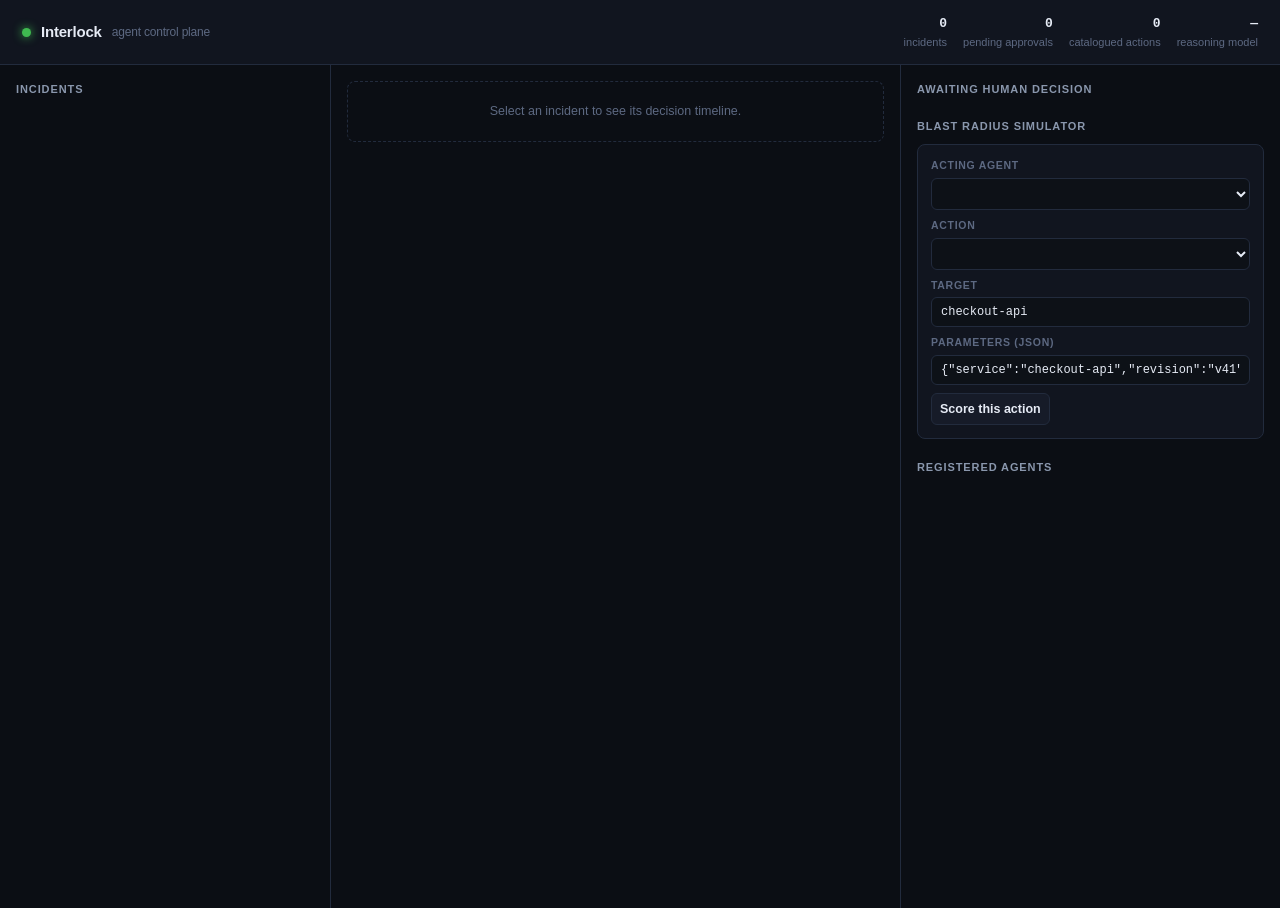
==== interlock/console/static/index.html @ 52ba1304 "Interlock: agent oversight and containment control plane Governance plane enforcing identity, blast " ====
<!doctype html>
<html lang="en">
<head>
<meta charset="utf-8">
<meta name="viewport" content="width=device-width, initial-scale=1">
<title>Interlock — Agent Control Plane</title>
<style>
:root{
  --bg:#0b0e14; --panel:#11151f; --panel-2:#161b28; --line:#222b3d;
  --ink:#e6ebf5; --muted:#8a97ad; --dim:#5d6982;
  --accent:#5b9cff; --ok:#3fb950; --warn:#d29922; --high:#f0883e; --crit:#f85149;
  --mono:ui-monospace,"SF Mono",SFMono-Regular,Menlo,Consolas,monospace;
  --sans:Inter,-apple-system,BlinkMacSystemFont,"Segoe UI",Roboto,sans-serif;
}
*{box-sizing:border-box}
body{margin:0;background:var(--bg);color:var(--ink);font-family:var(--sans);font-size:14px;line-height:1.5}
header{display:flex;align-items:center;gap:16px;padding:14px 22px;border-bottom:1px solid var(--line);background:var(--panel);position:sticky;top:0;z-index:10}
.brand{display:flex;align-items:center;gap:10px;font-weight:650;letter-spacing:-.2px;font-size:15px}
.dot{width:9px;height:9px;border-radius:50%;background:var(--ok);box-shadow:0 0 10px var(--ok)}
.sub{color:var(--dim);font-size:12px;font-weight:400}
header .spacer{flex:1}
.stat{display:flex;flex-direction:column;align-items:flex-end;font-size:11px;color:var(--dim)}
.stat b{color:var(--ink);font-size:13px;font-weight:600;font-family:var(--mono)}
main{display:grid;grid-template-columns:330px 1fr 380px;gap:0;height:calc(100vh - 57px)}
.col{overflow-y:auto;padding:16px}
.col+.col{border-left:1px solid var(--line)}
h2{font-size:11px;text-transform:uppercase;letter-spacing:.9px;color:var(--muted);margin:0 0 10px;font-weight:600}
h2 .count{color:var(--dim);font-weight:400}
.card{background:var(--panel);border:1px solid var(--line);border-radius:8px;padding:12px;margin-bottom:9px;cursor:pointer;transition:border-color .15s,background .15s}
.card:hover{border-color:#33405c;background:var(--panel-2)}
.card.sel{border-color:var(--accent);background:var(--panel-2)}
.card .t{font-weight:600;margin-bottom:5px;font-size:13.5px}
.card .m{color:var(--muted);font-size:12px;display:flex;gap:8px;flex-wrap:wrap;align-items:center}
.pill{display:inline-block;padding:2px 8px;border-radius:20px;font-size:10.5px;font-weight:650;letter-spacing:.4px;text-transform:uppercase;font-family:var(--mono)}
.s-RECEIVED,.s-TRIAGING{background:#1f2a3d;color:#7aa2d6}
.s-INVESTIGATING,.s-PLANNING{background:#1e2f45;color:#5b9cff}
.s-AWAITING_APPROVAL{background:#3a2f10;color:#e3b341}
.s-VERIFYING{background:#2b2440;color:#a371f7}
.s-REMEDIATING{background:#12301f;color:#3fb950}
.s-RESOLVED{background:#122b1b;color:#3fb950}
.s-ESCALATED{background:#3d2416;color:#f0883e}
.s-FAILED{background:#3d1a1a;color:#f85149}
.sev-NEGLIGIBLE{background:#16301f;color:#3fb950}
.sev-LOW{background:#16301f;color:#56c463}
.sev-MODERATE{background:#3a2f10;color:#e3b341}
.sev-HIGH{background:#3d2a16;color:#f0883e}
.sev-CATASTROPHIC{background:#3d1a1a;color:#f85149}
.d-ALLOW{background:#122b1b;color:#3fb950}
.d-REQUIRE_APPROVAL{background:#3a2f10;color:#e3b341}
.d-DENY{background:#3d1a1a;color:#f85149}
.empty{color:var(--dim);font-size:12.5px;padding:20px;text-align:center;border:1px dashed var(--line);border-radius:8px}
/* timeline */
.tl{position:relative;padding-left:20px}
.tl:before{content:"";position:absolute;left:5px;top:6px;bottom:6px;width:1px;background:var(--line)}
.ev{position:relative;padding:9px 0 9px 4px;border-bottom:1px solid #1a2130}
.ev:last-child{border-bottom:none}
.ev:before{content:"";position:absolute;left:-19px;top:15px;width:9px;height:9px;border-radius:50%;background:var(--dim);border:2px solid var(--bg)}
.ev.k-ACTION_EXECUTED:before{background:var(--ok)}
.ev.k-ACTION_BLOCKED:before,.ev.k-GUARD_VERDICT:before{background:var(--crit)}
.ev.k-APPROVAL_REQUESTED:before{background:var(--warn)}
.ev.k-POLICY_DECISION:before{background:var(--accent)}
.ev.k-RUN_RESUMED:before,.ev.k-CHECKPOINT_WRITTEN:before{background:#a371f7}
.ev .h{display:flex;align-items:center;gap:8px;flex-wrap:wrap}
.ev .k{font-family:var(--mono);font-size:11px;font-weight:650;letter-spacing:.3px}
.ev .ts{color:var(--dim);font-size:11px;font-family:var(--mono);margin-left:auto}
.ev .who{color:var(--muted);font-size:11px;font-family:var(--mono)}
.ev .body{margin-top:5px;font-size:12.5px;color:var(--muted)}
.ev .body code{background:#0d1117;padding:1px 5px;border-radius:4px;font-size:11.5px;color:#a5d6ff}
.reasons{margin:5px 0 0;padding-left:15px}
.reasons li{margin:3px 0;font-size:12px;color:var(--muted)}
.hash{font-family:var(--mono);font-size:10px;color:#3d4759;margin-top:4px}
/* approvals */
.appr{background:linear-gradient(180deg,#1d1809,#171208);border:1px solid #4a3a12;border-radius:8px;padding:13px;margin-bottom:10px}
.appr .t{font-weight:650;color:#e3b341;margin-bottom:7px;font-size:13px}
.appr .kv{font-size:12px;color:var(--muted);margin:3px 0;font-family:var(--mono)}
.btns{display:flex;gap:8px;margin-top:11px}
button{flex:1;padding:8px;border-radius:6px;border:1px solid var(--line);background:var(--panel-2);color:var(--ink);font-weight:600;cursor:pointer;font-size:12.5px;font-family:inherit;transition:.15s}
button:hover{border-color:#3d4a68}
button.ok{background:#12301f;border-color:#1f5c33;color:#56c463}
button.ok:hover{background:#173d24}
button.no{background:#301616;border-color:#5c1f1f;color:#f85149}
/* simulator */
.sim{background:var(--panel);border:1px solid var(--line);border-radius:8px;padding:13px;margin-bottom:12px}
select,input{width:100%;padding:7px 9px;border-radius:6px;border:1px solid var(--line);background:#0d1117;color:var(--ink);font-family:var(--mono);font-size:12px;margin-bottom:8px}
label{display:block;font-size:10.5px;text-transform:uppercase;letter-spacing:.7px;color:var(--dim);margin-bottom:4px;font-weight:600}
.simout{margin-top:11px;padding-top:11px;border-top:1px solid var(--line);display:none}
.simout.on{display:block}
.factors{margin:7px 0 0;padding-left:15px}
.factors li{font-size:11.5px;color:var(--muted);margin:3px 0;font-family:var(--mono)}
.bar{height:5px;border-radius:3px;background:#1a2130;overflow:hidden;margin:8px 0}
.bar i{display:block;height:100%;border-radius:3px;transition:width .35s}
.agent{display:flex;justify-content:space-between;align-items:center;padding:8px 10px;border:1px solid var(--line);border-radius:7px;margin-bottom:7px;background:var(--panel);font-size:12.5px}
.agent .n{font-weight:600}
.agent .sp{font-family:var(--mono);font-size:10px;color:var(--dim);margin-top:2px}
.chain{display:flex;align-items:center;gap:8px;padding:9px 11px;border-radius:7px;font-size:12px;margin-bottom:12px;font-family:var(--mono)}
.chain.ok{background:#0f2417;border:1px solid #1f5c33;color:#56c463}
.chain.bad{background:#2b1212;border:1px solid #5c1f1f;color:#f85149}
.detail-hd{display:flex;align-items:flex-start;gap:12px;margin-bottom:14px;padding-bottom:14px;border-bottom:1px solid var(--line)}
.detail-hd h1{font-size:17px;margin:0 0 5px;font-weight:650;letter-spacing:-.3px}
.detail-hd .meta{color:var(--dim);font-size:11.5px;font-family:var(--mono)}
.findings{background:var(--panel);border:1px solid var(--line);border-radius:8px;padding:12px;margin-bottom:14px}
.findings li{font-size:12.5px;color:var(--muted);margin:5px 0}
</style>
</head>
<body>
<header>
  <div class="brand"><span class="dot" id="live"></span>Interlock <span class="sub">agent control plane</span></div>
  <div class="spacer"></div>
  <div class="stat"><b id="st-inc">0</b>incidents</div>
  <div class="stat"><b id="st-appr">0</b>pending approvals</div>
  <div class="stat"><b id="st-act">0</b>catalogued actions</div>
  <div class="stat"><b id="st-model">—</b>reasoning model</div>
</header>
<main>
  <div class="col">
    <h2>Incidents <span class="count" id="c-inc"></span></h2>
    <div id="incidents"></div>
  </div>
  <div class="col" id="detail">
    <div class="empty">Select an incident to see its decision timeline.</div>
  </div>
  <div class="col">
    <h2>Awaiting human decision <span class="count" id="c-appr"></span></h2>
    <div id="approvals"></div>
    <h2 style="margin-top:20px">Blast radius simulator</h2>
    <div class="sim">
      <label>Acting agent</label>
      <select id="sim-agent"></select>
      <label>Action</label>
      <select id="sim-action"></select>
      <label>Target</label>
      <input id="sim-target" placeholder="checkout-api" value="checkout-api">
      <label>Parameters (JSON)</label>
      <input id="sim-params" placeholder='{"service":"checkout-api"}' value='{"service":"checkout-api","revision":"v41"}'>
      <button onclick="runSim()">Score this action</button>
      <div class="simout" id="sim-out"></div>
    </div>
    <h2 style="margin-top:20px">Registered agents</h2>
    <div id="agents"></div>
  </div>
</main>
<script>
const $=s=>document.querySelector(s);
let sel=null, catalog=[];
const esc=s=>String(s??'').replace(/[&<>"]/g,c=>({'&':'&amp;','<':'&lt;','>':'&gt;','"':'&quot;'}[c]));
const j=async(u,o)=>(await fetch(u,o)).json();
const sevColor=s=>({NEGLIGIBLE:'#3fb950',LOW:'#56c463',MODERATE:'#e3b341',HIGH:'#f0883e',CATASTROPHIC:'#f85149'}[s]||'#8a97ad');
const time=t=>t?new Date(t).toLocaleTimeString('en-GB'):'';

async function boot(){
  const [pol,cat,rdy]=await Promise.all([j('/v1/policy'),j('/v1/catalog'),j('/readyz')]);
  catalog=cat.actions; $('#st-act').textContent=cat.count; $('#st-model').textContent=rdy.reasoning_model;
  $('#sim-action').innerHTML=catalog.map(a=>`<option value="${a.action_type}">${a.action_type}</option>`).join('');
  $('#sim-action').value='run.services.rollback';
  const ag=await j('/v1/agents');
  $('#sim-agent').innerHTML=ag.agents.map(a=>`<option value="${a.spiffe_id.split('/').pop()}">${esc(a.display_name)}</option>`).join('');
  $('#sim-agent').value='remediation';
  $('#agents').innerHTML=ag.agents.map(a=>`<div class="agent"><div><div class="n">${esc(a.display_name)}</div>
    <div class="sp">${esc(a.spiffe_id.replace('spiffe://',''))}</div></div>
    <div style="text-align:right"><span class="pill sev-${a.max_severity}">${a.max_severity}</span>
    <div class="sp" style="margin-top:3px">${a.allowed_tools.length} actions · ${a.card_signature_valid?'signed':'UNSIGNED'}</div></div></div>`).join('');
  tick(); setInterval(tick,3000);
}

async function tick(){
  $('#live').style.background=''; 
  const [inc,ap]=await Promise.all([j('/v1/incidents'),j('/v1/approvals')]);
  $('#st-inc').textContent=inc.count; $('#c-inc').textContent=inc.count;
  $('#st-appr').textContent=ap.count; $('#c-appr').textContent=ap.count;
  $('#incidents').innerHTML=inc.incidents.length?inc.incidents.map(i=>`
    <div class="card ${sel===i.incident_id?'sel':''}" onclick="open_('${i.incident_id}')">
      <div class="t">${esc(i.title)}</div>
      <div class="m"><span class="pill s-${i.state}">${i.state.replace(/_/g,' ')}</span>
      <span>${esc(i.resource||'—')}</span><span>·</span><span>${i.actions_taken} actions</span>
      <span>·</span><span>${i.findings} findings</span></div>
    </div>`).join(''):'<div class="empty">No incidents yet.</div>';
  $('#approvals').innerHTML=ap.approvals.length?ap.approvals.map(a=>{
    const p=a.proposal,d=a.decision,b=d.blast_radius||{};
    return `<div class="appr"><div class="t">${esc(p.action_type)}</div>
      <div class="kv">target: ${esc(p.target)}</div>
      <div class="kv">severity: <span class="pill sev-${b.severity}">${b.severity}</span></div>
      ${b.cost_ceiling_usd>0?`<div class="kv">cost ceiling: $${b.cost_ceiling_usd.toFixed(2)}</div>`:''}
      <ul class="reasons">${(d.reasons||[]).map(r=>`<li>${esc(r)}</li>`).join('')}</ul>
      <div class="btns"><button class="ok" onclick="decide('${a.approval_id}',true)">Approve</button>
      <button class="no" onclick="decide('${a.approval_id}',false)">Deny</button></div></div>`;}).join('')
    :'<div class="empty">Nothing is waiting on a human.</div>';
  if(sel) render(sel);
}

async function decide(id,ok){
  await fetch(`/v1/approvals/${id}/decide`,{method:'POST',headers:{'Content-Type':'application/json'},
    body:JSON.stringify({approved:ok,resolved_by:'console-operator',
      justification:ok?'Approved from the Interlock console.':'Denied from the Interlock console.'})});
  tick();
}
function open_(id){sel=id;render(id);tick();}

async function render(id){
  const [d,l]=await Promise.all([j(`/v1/incidents/${id}`),j(`/v1/incidents/${id}/ledger`)]);
  const i=d.incident,v=l.verification;
  $('#detail').innerHTML=`
    <div class="detail-hd"><div style="flex:1">
      <h1>${esc(i.alert.title)}</h1>
      <div class="meta">${esc(i.incident_id)} · ${esc(i.alert.resource_name||'—')} · rev ${i.revision} · opened ${time(i.opened_at)}</div>
    </div><span class="pill s-${i.state}">${i.state.replace(/_/g,' ')}</span></div>
    <div class="chain ${v.valid?'ok':'bad'}">${v.valid?'✓':'✗'} audit chain ${v.valid?'verified':'BROKEN'} — ${v.entries_checked} signed entries
      ${v.problems.length?'· '+esc(v.problems[0]):''}</div>
    ${i.findings.length?`<div class="findings"><h2>Findings</h2><ul>${i.findings.map(f=>`<li>${esc(f)}</li>`).join('')}</ul></div>`:''}
    ${i.resolution?`<div class="findings"><h2>Resolution</h2><div style="font-size:12.5px;color:var(--muted)">${esc(i.resolution)}</div></div>`:''}
    ${i.escalation_reason?`<div class="findings"><h2>Escalation</h2><div style="font-size:12.5px;color:#f0883e">${esc(i.escalation_reason)}</div></div>`:''}
    <h2>Decision timeline <span class="count">${l.entries.length} entries</span></h2>
    <div class="tl">${l.entries.slice().reverse().map(ev=>{
      const p=ev.payload||{};
      let body='';
      if(ev.event_type==='ACTION_PROPOSED') body=`<code>${esc(p.action_type)}</code> on <code>${esc(p.target)}</code>${p.rationale?`<div style="margin-top:4px">${esc(p.rationale)}</div>`:''}`;
      else if(ev.event_type==='ACTION_SCORED') body=`<span class="pill sev-${p.severity}">${p.severity}</span> score ${p.score} · ${esc(p.reversibility)}${p.cost_ceiling_usd>0?` · ceiling $${p.cost_ceiling_usd.toFixed(2)}`:''}
        <ul class="factors">${(p.factors||[]).map(f=>`<li>${esc(f)}</li>`).join('')}</ul>`;
      else if(ev.event_type==='POLICY_DECISION') body=`<span class="pill d-${p.decision}">${p.decision.replace(/_/g,' ')}</span>
        <ul class="reasons">${(p.reasons||[]).map(r=>`<li>${esc(r)}</li>`).join('')}</ul>`;
      else if(ev.event_type==='GUARD_VERDICT') body=`<span class="pill d-DENY">${esc((p.categories||[]).join(', '))}</span><div style="margin-top:4px">${esc(p.detail||'')}</div>`;
      else if(ev.event_type==='STATE_TRANSITION') body=`<code>${esc(p.from)}</code> → <code>${esc(p.to)}</code> ${esc(p.note||'')}`;
      else if(ev.event_type==='AUDIT_VERDICT') body=`<span class="pill ${p.confirmed?'d-ALLOW':'d-DENY'}">${p.confirmed?'CONFIRMED':'NOT CONFIRMED'}</span> confidence ${p.confidence}
        ${(p.discrepancies||[]).length?`<ul class="reasons">${p.discrepancies.map(x=>`<li>${esc(x)}</li>`).join('')}</ul>`:''}
        <div style="margin-top:4px">${esc(p.narrative||'')}</div>`;
      else if(ev.event_type==='APPROVAL_RESOLVED') body=`<span class="pill ${p.approved?'d-ALLOW':'d-DENY'}">${p.approved?'APPROVED':'DENIED'}</span> by ${esc(ev.actor)} — ${esc(p.justification||'')}`;
      else if(ev.event_type==='RUN_RESUMED') body=`resumed in <code>${esc(p.resumed_in_state)}</code> from checkpoint <code>${esc(p.from_checkpoint||'—')}</code>`;
      else body=Object.entries(p).slice(0,4).map(([k,x])=>`<code>${esc(k)}=${esc(typeof x==='object'?JSON.stringify(x).slice(0,70):x)}</code>`).join(' ');
      return `<div class="ev k-${ev.event_type}"><div class="h"><span class="k">${ev.event_type.replace(/_/g,' ')}</span>
        <span class="who">${esc((ev.actor||'').replace('spiffe://interlock.internal/ns/sre/agent/','agent:').replace('interlock/','core:'))}</span>
        <span class="ts">${time(ev.created_at)}</span></div>
        <div class="body">${body}</div>
        <div class="hash">#${ev.sequence} ${esc((ev.entry_hash||'').slice(0,16))}… ← ${esc((ev.prev_hash||'').slice(0,12))}…</div></div>`;
    }).join('')}</div>`;
}

async function runSim(){
  let params={};
  try{params=JSON.parse($('#sim-params').value||'{}')}catch(e){alert('Parameters must be valid JSON');return}
  const r=await j('/v1/simulate',{method:'POST',headers:{'Content-Type':'application/json'},
    body:JSON.stringify({agent:$('#sim-agent').value,action_type:$('#sim-action').value,target:$('#sim-target').value,parameters:params})});
  const b=r.blast_radius,d=r.decision;
  $('#sim-out').className='simout on';
  $('#sim-out').innerHTML=`<div style="display:flex;gap:8px;align-items:center;margin-bottom:6px">
      <span class="pill sev-${b.severity}">${b.severity}</span><span class="pill d-${d.decision}">${d.decision.replace(/_/g,' ')}</span>
      <span style="margin-left:auto;font-family:var(--mono);font-size:11px;color:var(--dim)">${b.score}/100</span></div>
    <div class="bar"><i style="width:${b.score}%;background:${sevColor(b.severity)}"></i></div>
    <div style="font-size:11px;color:var(--dim);font-family:var(--mono)">
      reversibility ${b.reversibility} · scope ${b.scope}/4 · data ${b.data_risk}/4 · avail ${b.availability_risk}/4 · priv ${b.privilege_risk}/4${b.cost_ceiling_usd>0?` · $${b.cost_ceiling_usd.toFixed(2)}`:''}</div>
    <ul class="reasons">${d.reasons.map(x=>`<li>${esc(x)}</li>`).join('')}</ul>
    <ul class="factors">${b.factors.map(x=>`<li>${esc(x)}</li>`).join('')}</ul>`;
}
boot();
</script>
</body>
</html>
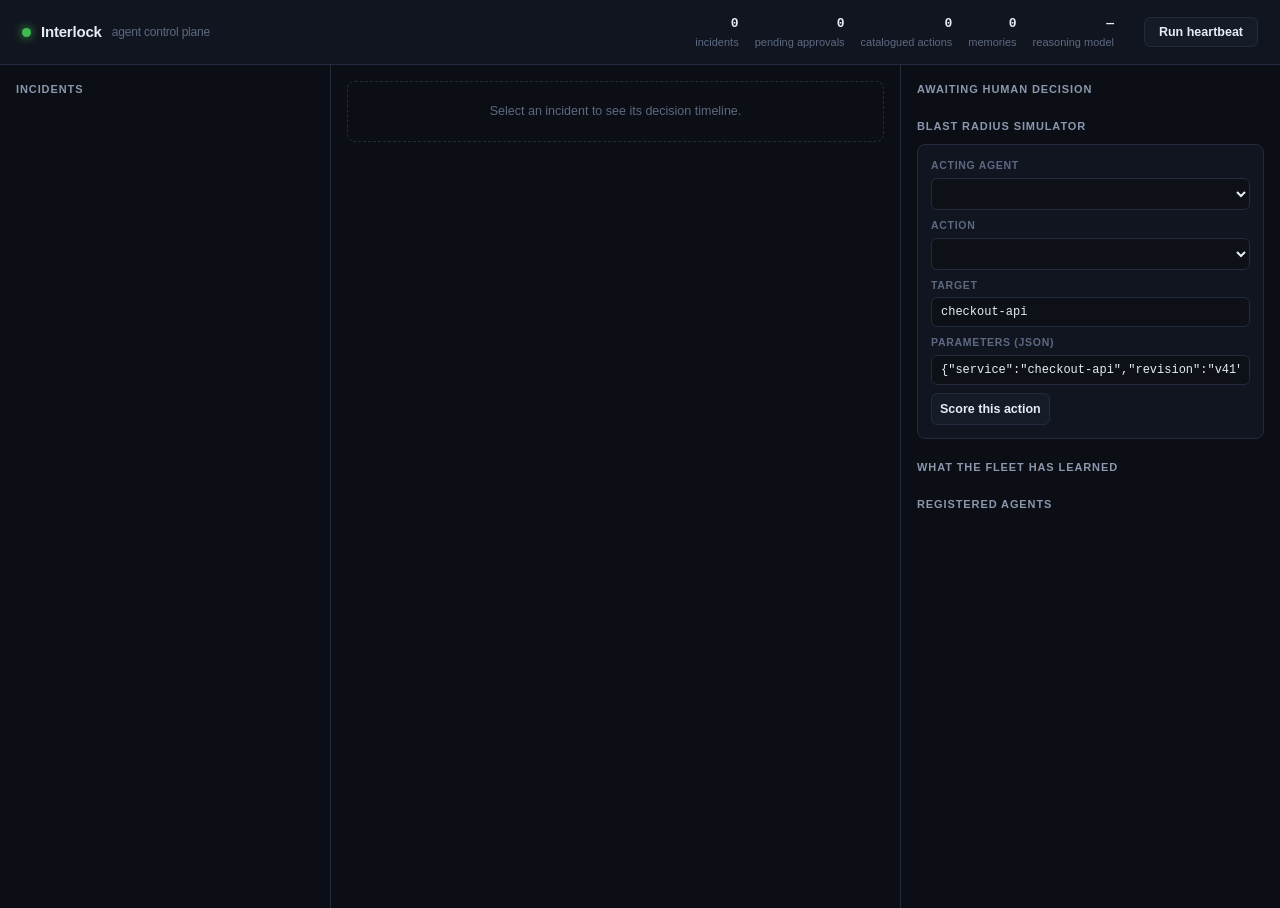
==== commit 08e51aed: "Console: surface learned memory and the heartbeat control Co-Authored-By: Claude Opus 5 <noreply@ant" ====
--- a/interlock/console/static/index.html
+++ b/interlock/console/static/index.html
@@ -92,6 +92,12 @@
 .agent{display:flex;justify-content:space-between;align-items:center;padding:8px 10px;border:1px solid var(--line);border-radius:7px;margin-bottom:7px;background:var(--panel);font-size:12.5px}
 .agent .n{font-weight:600}
 .agent .sp{font-family:var(--mono);font-size:10px;color:var(--dim);margin-top:2px}
+.mem{border:1px solid var(--line);border-radius:7px;padding:9px 11px;margin-bottom:7px;background:var(--panel);font-size:12.5px}
+.mem.gov{border-color:#4a3a12;background:linear-gradient(180deg,#1a1608,#151106)}
+.mem .k{font-family:var(--mono);font-size:9.5px;letter-spacing:.5px;text-transform:uppercase;color:var(--dim);margin-bottom:3px}
+.mem.gov .k{color:#e3b341}
+.mem .s{color:var(--muted);line-height:1.45}
+.mem .n{font-family:var(--mono);font-size:10px;color:var(--dim);margin-top:4px}
 .chain{display:flex;align-items:center;gap:8px;padding:9px 11px;border-radius:7px;font-size:12px;margin-bottom:12px;font-family:var(--mono)}
 .chain.ok{background:#0f2417;border:1px solid #1f5c33;color:#56c463}
 .chain.bad{background:#2b1212;border:1px solid #5c1f1f;color:#f85149}
@@ -109,7 +115,9 @@
   <div class="stat"><b id="st-inc">0</b>incidents</div>
   <div class="stat"><b id="st-appr">0</b>pending approvals</div>
   <div class="stat"><b id="st-act">0</b>catalogued actions</div>
+  <div class="stat"><b id="st-mem">0</b>memories</div>
   <div class="stat"><b id="st-model">—</b>reasoning model</div>
+  <button id="sweepbtn" onclick="sweep()" style="flex:0 0 auto;width:auto;padding:7px 14px;margin-left:14px">Run heartbeat</button>
 </header>
 <main>
   <div class="col">
@@ -135,6 +143,8 @@
       <button onclick="runSim()">Score this action</button>
       <div class="simout" id="sim-out"></div>
     </div>
+    <h2 style="margin-top:20px">What the fleet has learned <span class="count" id="c-mem"></span></h2>
+    <div id="memory"></div>
     <h2 style="margin-top:20px">Registered agents</h2>
     <div id="agents"></div>
   </div>
@@ -184,7 +194,26 @@
       <div class="btns"><button class="ok" onclick="decide('${a.approval_id}',true)">Approve</button>
       <button class="no" onclick="decide('${a.approval_id}',false)">Deny</button></div></div>`;}).join('')
     :'<div class="empty">Nothing is waiting on a human.</div>';
+  const mem=await j('/v1/memory');
+  $('#st-mem').textContent=mem.count; $('#c-mem').textContent=mem.count;
+  $('#memory').innerHTML=mem.memories.length?mem.memories.map(m=>{
+    const gov=m.kind==='governance_outcome';
+    return `<div class="mem ${gov?'gov':''}">
+      <div class="k">${esc(m.kind.replace(/_/g,' '))} · ${esc(m.service)}</div>
+      <div class="s">${esc(m.summary)}</div>
+      <div class="n">${m.occurrences>1?`seen ${m.occurrences}x · `:''}weight ${Number(m.weight).toFixed(1)}${(m.incidents||[]).length?` · ${m.incidents.length} incident${m.incidents.length>1?'s':''}`:''}</div>
+    </div>`;}).join('')
+    :'<div class="empty">The fleet has not learned anything yet. Close an incident and it will.</div>';
   if(sel) render(sel);
+}
+
+async function sweep(){
+  const b=$('#sweepbtn'); b.textContent='Sweeping…'; b.disabled=true;
+  try{
+    const r=await j('/v1/sweep',{method:'POST'});
+    b.textContent=`resumed ${r.incidents_resumed.length} · expired ${r.approvals_expired.length}`;
+  }catch(e){ b.textContent='sweep failed'; }
+  setTimeout(()=>{b.textContent='Run heartbeat';b.disabled=false;tick();},2600);
 }
 
 async function decide(id,ok){
